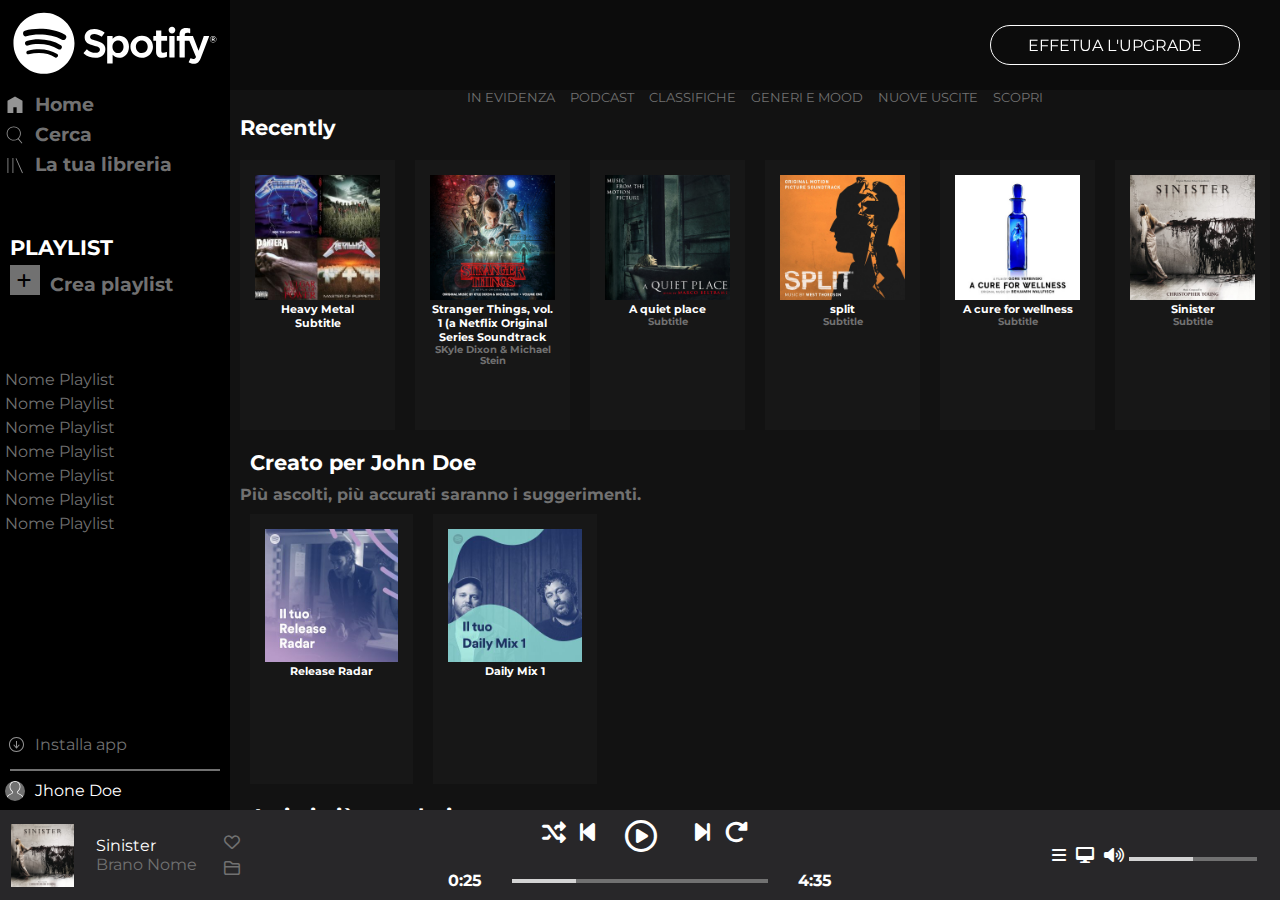
==== bonus/index.html @ 6375bcde "index_bonus" ====
<!DOCTYPE html>
<html lang="en">
<head>
    <meta charset="UTF-8">
    <meta http-equiv="X-UA-Compatible" content="IE=edge">
    <meta name="viewport" content="width=device-width, initial-scale=1.0">
    <link rel="stylesheet" href="https://cdnjs.cloudflare.com/ajax/libs/font-awesome/6.0.0/css/all.min.css">
    <link rel="preconnect" href="https://fonts.googleapis.com">
    <link rel="preconnect" href="https://fonts.gstatic.com" crossorigin>
    <link href="https://fonts.googleapis.com/css2?family=Montserrat:ital,wght@0,100;0,200;0,300;0,400;0,500;0,600;0,700;0,800;0,900;1,100;1,200;1,300;1,400;1,500;1,600;1,700;1,800;1,900&display=swap" rel="stylesheet">
    <link rel="stylesheet" href="../bonus/style/style.css">
    <link rel="stylesheet" href="../bonus/style/media.css">
    <link rel="stylesheet" href="../bonus/style/animation.css">
    <title>html-css-spotifyweb</title>
</head>
<body class="flex">
    <!-- aside  -->
    <aside class="aside-container ">
        <div><img src="img/logo.svg" alt="logo"></div>
        <!-- 1 section  -->
        <section class="section1">
            <div class="flex">
                <div>
                    <div class="icon ">
                        <a href="#"><svg viewBox="0 0 512 512" xmlns="http://www.w3.org/2000/svg"><path d="M448 463.746h-149.333v-149.333h-85.334v149.333h-149.333v-315.428l192-111.746 192 110.984v316.19z" fill="#ffffff"/></svg></a> 
                    </div>
                    <div class="icon ">
                        <a href="#"><svg viewBox="0 0 512 512" xmlns="http://www.w3.org/2000/svg"><path d="M349.714 347.937l93.714 109.969-16.254 13.969-93.969-109.969q-48.508 36.825-109.207 36.825-36.826 0-70.476-14.349t-57.905-38.603-38.603-57.905-14.349-70.476 14.349-70.476 38.603-57.905 57.905-38.603 70.476-14.349 70.476 14.349 57.905 38.603 38.603 57.905 14.349 70.476q0 37.841-14.73 71.619t-40.889 58.921zM224 377.397q43.428 0 80.254-21.461t58.286-58.286 21.461-80.254-21.461-80.254-58.286-58.285-80.254-21.46-80.254 21.46-58.285 58.285-21.46 80.254 21.46 80.254 58.285 58.286 80.254 21.461z" fill="#ffffff" fill-rule="evenodd"/></svg></a>  
                    </div>
                    <div class="icon ">
                        <a href="#"><svg viewBox="0 0 512 512" xmlns="http://www.w3.org/2000/svg"><path d="M291.301 81.778l166.349 373.587-19.301 8.635-166.349-373.587zM64 463.746v-384h21.334v384h-21.334zM192 463.746v-384h21.334v384h-21.334z" fill="#ffffff"/></svg></a> 
                    </div>
                </div>
                <div >
                    <div class="icon-text ">
                            <h3><a href="">Home</a> </h3>
                    </div>
                    <div class="icon-text ">
                        <h3><a href="">Cerca</a> </h3>
                    </div>
                    <div class="icon-text ">
                        <h3><a href=""> La tua libreria</a></h3>
                    </div>
                </div>
            </div>
        </section>
        <!-- 2 section -->
        <section class="section2">
            <h2>PLAYLIST</h2>
            <div class="flex">
                <span class="plus">
                    <a href="#"><i class="fa-solid color-black fa-plus"></i></a></i>
                </span>
                <h3 ><a class="align color-grey" href="#">Crea playlist</a> </h3>
            </div> 
        </section>
        <!-- /2section  -->
        <!-- 3 section   -->
        <section class="section3">
            <ul class="playlist">
                <li>
                    <a href="#">Nome Playlist</a>
                </li>
                <li>
                <a href="#">Nome Playlist</a>
                </li>
                <li>
                <a href="#">Nome Playlist</a>
                </li>
                <li>
                <a href="#">Nome Playlist</a>
                </li>
                <li>
                <a href="#">Nome Playlist</a>
                </li>
                <li>
                <a href="#">Nome Playlist</a>
                </li>
                <li>
                <a href="#">Nome Playlist</a> 
                </li>
            </ul>
        </section>
        <!-- 4 section  -->
        <section class="section4 ">
            <div class="flex">
                <span class="icon-download ">  
                    <a href="#"><svg viewBox="0 0 20 20" xmlns="http://www.w3.org/2000/svg"><title>Download icon</title><path d="M12 11.657V6h-1v5.65L9.076 9.414l-.758.65 3.183 3.702 3.195-3.7-.758-.653L12 11.657zM11.5 2C7.358 2 4 5.358 4 9.5c0 4.142 3.358 7.5 7.5 7.5 4.142 0 7.5-3.358 7.5-7.5C19 5.358 15.642 2 11.5 2zm0 14C7.916 16 5 13.084 5 9.5S7.916 3 11.5 3 18 5.916 18 9.5 15.084 16 11.5 16z" fill="#ffffff" fill-rule="evenodd"/></svg></a>
                </span>
                <a class="color-grey padding" href="#">Installa app</a> 
            </div>
            <hr>
            <span class="profile-icon flex ">
                <a href="#"><svg viewBox="0 0 80 90" xmlns="http://www.w3.org/2000/svg"><title>User Icon</title><path d="M67.74 61.78l-14.5-8.334c-.735-.422-1.24-1.145-1.385-1.98-.145-.835.088-1.685.638-2.33l5.912-6.93c3.747-4.378 5.81-9.967 5.81-15.737v-2.256c0-6.668-2.792-13.108-7.658-17.67C51.622 1.92 45.17-.386 38.392.054c-12.677.82-22.607 11.772-22.607 24.934v1.483c0 5.77 2.063 11.36 5.81 15.736l5.912 6.933c.55.644.783 1.493.638 2.33-.143.834-.648 1.556-1.383 1.98l-14.494 8.33C4.7 66.077 0 74.15 0 82.844v6.76h3.333v-6.76c0-7.5 4.055-14.46 10.59-18.174l14.5-8.334c1.597-.918 2.692-2.487 3.007-4.302.315-1.815-.19-3.66-1.387-5.06l-5.913-6.936c-3.23-3.775-5.01-8.594-5.01-13.57v-1.484c0-11.41 8.562-20.9 19.488-21.608 5.85-.377 11.415 1.61 15.67 5.598 4.26 3.992 6.605 9.404 6.605 15.24v2.254c0 4.976-1.778 9.796-5.01 13.57l-5.915 6.935c-1.195 1.4-1.7 3.246-1.386 5.06.313 1.816 1.41 3.385 3.008 4.303l14.507 8.338c6.525 3.71 10.58 10.67 10.58 18.17v6.76H80v-6.76c0-8.695-4.7-16.768-12.26-21.063z" fill="#ffffff" fill-rule="evenodd"/></svg></a>
                <a class="padding" href="#">Jhone Doe</a>
            </span>
                
        </section>
    </aside>
    <!-- /aside  -->
    <!-- main section1 -->
    <main class="container ">
        <div class="nav">
            <span class="upgrade ">
                <a class="border-upgrade" href="#">EFFETUA L'UPGRADE</a>
            </span>
        </div>
        <ul class="ul-flex">
            <li>
                <a href="#"> IN EVIDENZA</a>
                <div class="border-bottom"></div>
            </li>
            <li>
                <a href="#">PODCAST</a>
                <div class="border-bottom"></div>
            </li>
            <li>
                <a href="#">CLASSIFICHE</a>
                <div class="border-bottom"></div>
            </li>
            <li>
                <a href="#">GENERI E MOOD</a>
                <div class="border-bottom"></div>
            </li>
            <li>
                <a href="#">NUOVE USCITE</a>
                <div class="border-bottom"></div>
            </li>
            <li>
                <a href="#">SCOPRI</a>
                <div class="border-bottom"></div>
            </li>
            
        </ul>
        <div>
            <h2>Recently </h2>
            <div class="media flex">
                <div class="img-music">
                    <a href="#"><div class="box">
                        <img src="img/metal_lifting.jpg" alt="">
                        <div class="block"><i class="fa-solid fa-play"></i></div>    
                    </div></a>
                    <a href="#"><h3>Heavy Metal</h3>
                    <h3>Subtitle</h3>
                    </a>
                </div>
                <div class="img-music">
                    <a href="#"><div class="box">
                        <img src="img/stranger.jpeg" alt="">
                        <div class="block"><i class="fa-solid fa-play"></i></div>    
                    </div></a>
                    <a href="#"><h3>Stranger Things, vol. 1 (a Netflix Original Series Soundtrack</h3>
                    <h4>SKyle Dixon & Michael Stein</h4>
                    </a>
                </div>
                <div class="img-music">
                    <a href="#"><div class="box">
                        <img src="img/aquietplace.jpeg" alt="">
                        <div class="block"><i class="fa-solid fa-play"></i></div>    
                    </div>
                    <h3>A quiet place</h3>
                    <h4>Subtitle</h4>
                    </a>
                </div>
                <div class="img-music">
                    <a href="#"><div class="box">
                        <img src="img/split.jpeg" alt="">
                        <div class="block"><i class="fa-solid fa-play"></i></div>   
                    </div>
                    <h3>split</h3>
                    <h4>Subtitle</h4>
                    </a>
                </div>
                <div class="img-music">
                    <a href="#"><div class="box">
                        <img src="img/cure.jpeg" alt="">
                        <div class="block"><i class="fa-solid fa-play"></i></div>    
                    </div>
                    <h3>A cure for wellness</h3>
                    <h4>Subtitle</h4>
                    </a>
                </div>
                <div class="img-music">
                    <a href="#"><div class="box">
                        <img src="img/sinister.jpeg" alt="">
                        <div class="block"><i class="fa-solid fa-play"></i></div>
                    </div>
                    <h3>Sinister</h3>
                    <h4>Subtitle</h4>
                    </a>
                </div>
            </div>
            <!-- main section 2  -->
            <div class="padding">
                <h2>Creato per John Doe</h2>
                <h4>Più ascolti, più accurati saranno i suggerimenti.</h4>
                <div class="flex">
                    <div class="img-music">
                        <a href="#"><img src="img/radar.jpeg" alt="">
                        <h3>Release Radar</h3>
                        </a>
                    </div>
                    <div class="img-music">
                        <a href="#"><img src="img/mixdaily.jpeg" alt="">
                        <h3>Daily Mix 1</h3>
                        </a>
                    </div>
                </div>
            </div>
            <!-- main section 3 -->
            <div class="padding bottom-margin">
                <h2>Artisti più popolari</h2>
                <h4>Più ascolti, più accurati saranno i suggerimenti.</h4>
                <div class="flex ">
                    <div class="img-music">
                        <a href="#"><img src="img/youg.jpeg" alt="">
                        <h3>Youg</h3>
                        </a>
                    </div>
                    <div class="img-music">
                        <a href="#"><img src="img/einaudi.jpeg" alt="">
                        <h3>einaudi</h3>
                        </a>
                    </div>
                </div>
            </div>
        </div>
    
    </main>
    
    <!-- footer  -->
    <footer class="flex">
        <!-- left footer  -->
        <div class="square-left  ">
            <img src="img/sinister.jpeg" alt="">  
            
            <div class="play-song flex-column">
                <a href="#">Sinister</a>
                <a href="#">Brano Nome</a>
            </div>
            <div class="flex-column">
                <a href="#"><i class="fa-regular fa-heart"></i></a> 
                <a href="#"><i class="fa-regular fa-folder"></i></a> 
            </div>
        </div>
            <!-- center footer  -->
        <div class="center clearfix">
            <div class="change-song">
                <div class="i-left float-left">
                    <i class="fa-solid fa-shuffle"></i>
                    <i class="fa-solid fa-backward-step"></i>
                </div>
                
                <div class="i-center float-left ">
                    <a href="#"><i class="fa-regular fa-circle-play"></i></a>
                </div>
                <div class="i-right float-left">
                    <i class="fa-solid fa-forward-step"></i>
                    <i class="fa-solid fa-rotate-right"></i>
                </div>
            </div>
            <div class="flex">
                <h4 class=" time-song ">0:25</h4>
                
                <div class="grey-bar">
                    <div class="grey-light"></div>
                    <div class="green-ghost">
                    </div>
                    <div class="white-ball"></div>
                </div>
                <h4 class=" time-song ">4:35</h4>
            </div>
        </div>  
        <div class="square-right">
            <i class="fa-solid fa-bars"></i>
            <i class="fa-solid fa-desktop"></i>
            <i class="fa-solid fa-volume-high"></i>
            <div class="grey-bar2">
                <div class="grey-light2"></div>
                <div class="green-ghost2"></div>
                <div class="white-ball2"></div>
                
            </div>
        </div>

        
    </footer>
</body>
</html>
---- bonus/style/style.css ----
/* general  */
*{
    font-family: 'Montserrat', sans-serif;
    margin: 0;
    padding: 0;
    box-sizing: border-box;
}
body{
    background-color: #121212;
    color: white;
}
a{
    color: white;
    text-decoration: none;
}
.flex{
    display: flex;
    flex-flow: row nowrap;
    justify-content: flex-start;
    align-items: flex-start;
}
.flex-column{
    display: flex;
    flex-flow: column nowrap;
    justify-content: flex-start;
}
h2{
    padding: 10px ;
    font-size: 1.3rem;
}

h4{
    color: #717171;
}
.padding{
    padding-left: 10px;
}
.color-white{
    color: white;
}
.color-grey{
    color: #717171;
}
a:hover{
    color: white;
}
.color-black{
    color: #000000;
}
.float-left{
    float: left;
}
/* /general  */
/* aside  */
aside{
    width: 230px;
    height: 100%;
    background-color: #000000;
    position: fixed;
    
}

aside div img{
    padding: 12px;
}
/* 1 section  */
.section1{
    width: 100%;
    height: 15%;
    overflow: hidden;
}
div.icon-text:hover{
    border-left:3px solid #1CD760;
    margin-left: 20px;
}
.icon{
    width: 30px;
    height: 30px;
    padding: 5px;
    filter: invert(42%);

}

div.icon-text h3 a:hover{
    color: white;
}
.icon-text h3 a{
    width: auto;
    height: 30px;
    line-height: 30px;
    padding: 5px;
    color: #717171;
}

/* /1section  */
/* 2section */
.section2{
    height: 15%;
    padding: 5px;
    overflow: hidden;
}
section.section2 h2{
    padding: 5px;
}
.plus{
   width: 30px;
   height: 30px;
   padding: 7px;
   margin-left: 5px;
   background-color: #717171;
   margin-right: 10px;
   color: black;
}
.plus:hover{
    background-color: white;
}
.align{
    width: 100%;
    line-height: 40px;
    display: inline-block;
    color: #717171;
}
/* /2 scetion  */
/* 3 section  */
.section3{
    width: 230px;
    height: 35%;
    overflow-y: auto;
    padding: 5px;
}

ul.playlist li a:hover{
    color: white;
}
.playlist{
    width: auto;
    height: 180px;
    max-width: 40vw;
    overflow-y: auto;
}
ul.playlist li {
    margin-top: 5px;
}
ul.playlist li a{
    color: #717171;
}

/* 4 section  */
.section4{
    padding: 5px;
    width: 100%;
    height: calc(35% - 180px);
    display: flex;
    flex-flow: column;
    justify-content: flex-end;
    overflow: hidden;
}
.icon-download svg{
    width: 20px;
    height: 20px;
    filter: invert(42%);
}
.profile-icon svg{
    width: 20px;
    height: 20px;
    background-color:#717171 ;
    border-radius: 50%;
    overflow-y: hidden;
}

.installa div a:hover{
    color: white;
}
hr{
    width: 210px;
    border:1px solid#717171 ;
    margin: 10px auto;
    
}

/* /aside  */
/* main section 1  */


ul{
    list-style: none;
}
.ul-flex{
    display: flex;
    justify-content: center;
    flex-flow: row wrap;
    gap: 15px;
    font-size: 0.8rem;
    margin-top: 90px;
    
}
.ul-flex li a{
    color: #717171;
}
.ul-flex li a:hover{
    color: white;
}
.ul-flex li:hover div.border-bottom{
    display: block;

}
.border-bottom{
    border:1px solid #1CD760;
    width: 45px;
    margin: auto;
    display: none;
}
/* container  */
.nav{
    width: calc(100% - 230px);
    height: 90px;
    background-color:rgba(0,0,0,0.3);
    position: fixed;
    z-index: 100;

}
.upgrade{
    height: 90px;
    width: 100%;
    display: flex;
    flex-flow: row wrap;
    justify-content: end;
    align-items: center;
    margin-right: 40px;
}
.border-upgrade{
    width: 250px;
    height: 40px;
    border:1px solid white;
    text-align: center;
    border-radius: 50px;
    padding: 10px;
    margin-right: 40px;
    
}

.container{
    position: absolute;
    left: 230px;
    top: 0;
    bottom: 0;
    overflow: auto;
}
.img-music {
    text-align: center;
    width: calc((100% / 6) - 10px);
    padding: 15px;
    margin: 10px;
    font-size: 0.6rem;
    background-color: #171717;
    height: 30vh;
    overflow: auto;
}

.img-music img{
    width: 100%;
    object-fit: contain;
   
}
.box{
width: 100%;
position: relative;
}
/* main hover  */
.block{
    position: absolute;
    right: 15px;
    bottom: 15px;
    width: 50px;
    height: 50px;
    background-color: #1CD760;
    font-size: 1.5rem;
    border-radius: 50%;
    text-align: center;
    line-height: 50px;
    display: none;
    color: black;
}
.img-music:hover{
    background-color: #232323;
}
.border-upgrade:hover{
    transform: scale(1.05);
}
.img-music:hover .block{
    display: block;
    animation-name: example;
    animation-duration: 0.5s;
    animation-timing-function: ease-in-out;
}
/* main section 2 */
.bottom-margin{
   height: 50vh;
}


/* footer */
footer{
    height: 90px;
    width: 100%;
    background-color: #282729;
    z-index: 1000;
    position: fixed;
    bottom: 0;
    left: 0;
}
/* left  */
.square-left{
    width:20%;
    height: 100%;
    display: flex;
    flex-flow: row nowrap;
    justify-content: space-around;
    align-items: center;  
}
.play-song :first-child {
    font-size: 1rem;
    color: white;
}
.play-song :last-child {
    font-size: 1rem;
    color: #717171;
}

div.square-left img{
    height: 70%;
    object-fit: contain;  
}
.play-song :last-child:hover{
    color: white;
    text-decoration: underline;
}
div.square-left div.flex-column i{
    color: #717171;
    padding: 5px;
}
div.square-left div.flex-column i:hover{
    color: white;
}


/* center  */
.center{
    width: 60%;
    height: 100%;
    display: flex;
    flex-flow: column nowrap;
    justify-content: space-around;
    align-items: center;  
}
.change-song{
    
}
.i-left i {
    padding-left: 10px;
    font-size: 1.5rem;
}
.i-right i{
    padding-left: 10px;
    font-size: 1.5rem;
}
.i-center a i{
    margin: 0 30px;
    font-size: 2rem;
    width: 30px;
    text-align: center;
    
}
.i-center a i:hover{
    transform: scale(1.5);
    
}

.time-song{
    height: 20px;
    margin:0 30px;
    color: white;
}
.grey-bar{
    width: 20vw;
    margin-top: 8px;
    position: relative;
    border:2px solid #717171;
}
.grey-light{
    position: absolute;
    width: 5vw;
    top: -2px;
    left: -2px;
    border:2px solid lightgray;
}
.green-ghost{
    width: 5vw;
    display: none;
    position: absolute;
    top: -2px;
    left: -2px;
    border:2px solid greenyellow;
    
}
.white-ball{
    width: 15px;
    height: 15px;
    margin-left: 5vw;
    background-color: white;
    display: none;
    border-radius: 50%;
}
.grey-bar:hover div.green-ghost{
    display: block;
}
.grey-bar:hover .white-ball{
    display: block;
    position: absolute;
    top: -7px;
    left: -7px;
}
 
/* right footer  */
.square-right{
    width:20%;
    height: 100%;
    display: flex;
    flex-flow: row nowrap;
    justify-content: center;
    align-items: center;
}
.grey-bar2{
    width: 10vw;
    margin-top: 8px;
    position: relative;
    border:2px solid #717171;
}
.grey-light2{
    width: 5vw;
    border:2px solid lightgrey;
    position: absolute;
    top: -2px;
    left: -2px;
}
.green-ghost2{
    width: 5vw;
    display: none;
    position: absolute;
    top: -2px;
    left: -2px;
    border:2px solid greenyellow;
    
}

.white-ball2{
    width: 15px;
    height: 15px;
    margin-left: 5vw;
    background-color: white;
    display: none;
    border-radius: 50%;
}
.grey-bar2:hover div.green-ghost2{
    display: block;
}
.grey-bar2:hover .white-ball2{
    display: block;
    position: absolute;
    top: -7px;
    left: -7px;
}
div.square-right i{
    padding: 5px;
}
---- bonus/style/media.css ----
/* media 992px */
@media screen and (max-width:992px)
{ 
    .ul-flex{
        display: flex;
        justify-content: center;
        flex-flow: row wrap;
        gap: 10px;
        font-size: 1.2rem;
    }
    .ul-flex li a {
        color: white;
    }
    
    .img-music {
        text-align: center;
        width: calc(100% / 4);
        padding: 30px;
        font-size: 0.6rem;
    }
    .media{
        flex-flow: row wrap;
        
    }
   .square-left :last-child {
        display: flex;
        flex-flow: row nowrap;
        justify-content: flex-start;
        align-items: flex-start;
        
    }
    div.square-left div.flex-column a i{
        color: white;
    }
    .play-song :last-child {
        font-size: 0.8rem;
    }
    .square-left{
        margin-left: 12px;
    }
}
/* media 768 */
@media screen and (max-width:768px)
{ 
    .ul-flex{
        display: flex;
        justify-content: center;
        flex-flow: row wrap;
        gap: 10px;
        font-size: 1.2rem;
    }
    .ul-flex li a {
        color: #717171;
    }
    .box:hover i{
        font-size: 2.5rem;
    }
    .img-music {
        text-align: center;
        width: calc(100% / 2);
        padding: 30px;
        font-size: 0.6rem;
    }
   .square-left :last-child {
        display: flex;
        flex-flow: column nowrap;
        justify-content: flex-start;
        align-items: flex-start;
        
    }
    div.square-left div.flex-column a i{
        color: #717171;
    }
    .play-song :last-child {
        font-size: 0.9rem;
    }
    .square-left{
        margin-left: 12px;
    }
    .square-right{
        margin-left: -20px;
    }
    .media{
        flex-flow: row wrap;
        
    }
/* media 768 */
/* media 576 */
@media screen and (max-width:576px)
{ 
    body{
        min-width: 475px;
    }
    .ul-flex{
        display: flex;
        justify-content: center;
        flex-flow: row wrap;
        gap: 10px;
        font-size: 0.9rem;
    }
    .ul-flex li a {
        color: white;
    }
    
    .img-music {
        text-align: center;
        width: calc(100% / 2);
        padding: 30px;
        font-size: 0.6rem;
    }

   .square-left :last-child {
        display: flex;
        flex-flow: column nowrap;
        justify-content: flex-start;
        align-items: flex-start;
        
    }
    div.square-left div.flex-column a i{
        color: #717171;
    }
    .play-song :last-child {
        font-size: 0.5rem;
    }
    aside{
        width: 40px;
        height: 100%;
        background-color: #000000;
        overflow-y: hidden;
        position: fixed;
        
    }
    .section2, .icon-text{
        display: none;
       
    }
    aside div img{
        width: 125px;
        object-fit: cover;
        margin-left: -5px;
    }
    .icon{
        width: 45px;
        height: 45px;
    }
    .container{
        left: 40px;
    }
    .nav{
        width: calc(100% - 40px);
    }
    .icon-download a svg {
        width: 35px;
        height: 35px;
        margin-left: -5px;
        
    }
    .profile-icon a svg{
        width: 30px;
        height: 30px;
        
    }
    .installa{
        width: 100%;
        height: 60%;
    }
    .section3 ul li a{
        display: none;
    }
    .section4{
        width: 100%;
        height: calc(35% - 40px);
    }
    .section4 div a.color-grey{
        display: none;
    }
    .section4 hr{
        display: none;
    }
    .section4 span a.padding{
        display: none;
    }
    .box:hover i{
        font-size: 2.5rem;
    }
    div.square-right i{
        padding: 2px;
        
    }
    div.square-right{
        margin-left: -10px;
    }
    div.square-left img{
        width: 40%;
        object-fit: contain;  
    }
    .square-right{
        margin-left: -25px;
    }
    .media{
        flex-flow: row wrap;
      

}
---- bonus/style/animation.css ----
@keyframes example {
  0%   {background-color:#1cd76145; bottom: 5px; right: 15px;}
  25%  {background-color: #1cd7616b; bottom: 8px; right: 15px;}
  50%  {background-color: #1cd7619a; bottom: 10px; right:15px;}
  75%  {background-color: #1cd761c4; bottom: 12px; right:15px;}
  100% {background-color: #1CD760; bottom:15px; right:15px;}
}
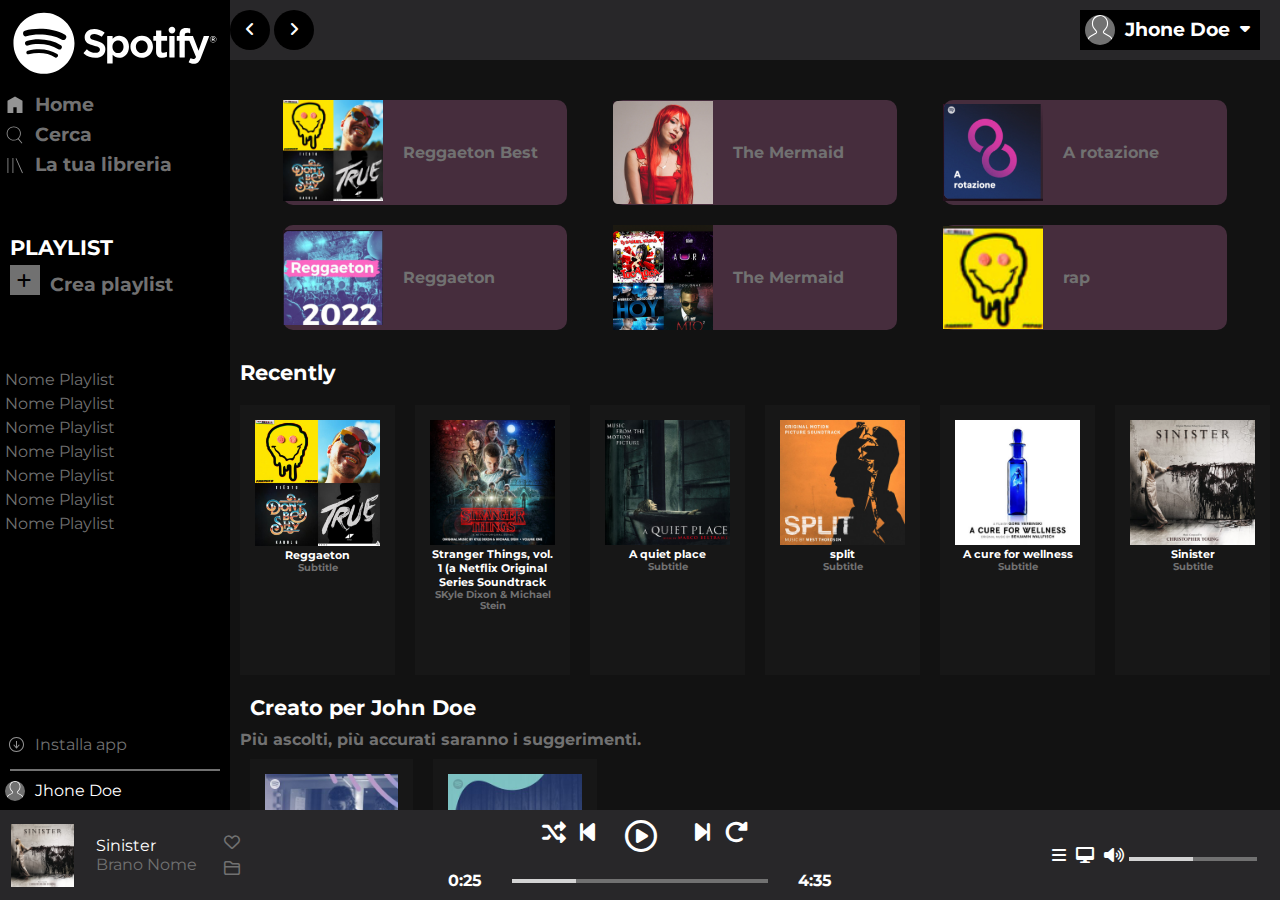
==== commit c7c6cd2d: "index_bonus_cambiamenti" ====
--- a/bonus/index.html
+++ b/bonus/index.html
@@ -99,49 +99,89 @@
     </aside>
     <!-- /aside  -->
     <!-- main section1 -->
-    <main class="container ">
-        <div class="nav">
-            <span class="upgrade ">
-                <a class="border-upgrade" href="#">EFFETUA L'UPGRADE</a>
-            </span>
-        </div>
-        <ul class="ul-flex">
-            <li>
-                <a href="#"> IN EVIDENZA</a>
-                <div class="border-bottom"></div>
-            </li>
-            <li>
-                <a href="#">PODCAST</a>
-                <div class="border-bottom"></div>
-            </li>
-            <li>
-                <a href="#">CLASSIFICHE</a>
-                <div class="border-bottom"></div>
-            </li>
-            <li>
-                <a href="#">GENERI E MOOD</a>
-                <div class="border-bottom"></div>
-            </li>
-            <li>
-                <a href="#">NUOVE USCITE</a>
-                <div class="border-bottom"></div>
-            </li>
-            <li>
-                <a href="#">SCOPRI</a>
-                <div class="border-bottom"></div>
-            </li>
+    <main >
+        <header class="clearfix">
+            <a href="#">
+                <div class="muovi">
+                    <i class="fa-solid fa-angle-left"></i>
+                </div>
+            </a>
             
-        </ul>
-        <div>
+            <a href="#">
+                <divi class="muovi">
+                    <i class="fa-solid fa-angle-right"></i>
+                 </div>
+            </a>
+            <div class="profile-end flex">
+                <div>
+                    <img src="../bonus/img/profile.svg" alt="">
+                    <h3>Jhone Doe</h3>
+                    <i class="fa-solid fa-caret-down"></i>
+                </div>
+                
+                
+            </div>
+        </header>
+        
+        <div class="container ">
+            <!-- section buonasera  -->
+            <section class="buonasera ">
+                <div class="buonasera-sx">
+                    <a href="../bonus/index_page.html"><img src="../bonus/img/Schermata 2022-03-10 alle 12.36.45.png" alt=""></a>
+                    <h4>Reggaeton Best</h4>
+                    <div class="block-buonasera">
+                        <a href="../bonus/index_page.html"><i class="fa-solid fa-play"></i></a>
+                    </div>
+                </div>
+                <div class="buonasera-centro">
+                    <img src="../bonus/img_song/Schermata 2022-03-10 alle 18.17.05.png" alt="">
+                    <h4>The Mermaid</h4>
+                    <div class="block-buonasera">
+                        <i class="fa-solid fa-play"></i>
+                    </div>
+                </div>
+                <div class="buonasera-dx">
+                    <img src="../bonus/img_song/Schermata 2022-03-10 alle 18.16.51.png" alt="">
+                    <h4>A rotazione</h4>
+                    <div class="block-buonasera">
+                        <i class="fa-solid fa-play"></i>
+                    </div>
+                </div>
+            </section>
+            <!-- section buonasera 2  -->
+            <section class="buonasera ">
+                <div class="buonasera-sx">
+                    <img src="../bonus/img_song/Schermata 2022-03-10 alle 18.17.28.png" alt="">
+                    <h4>Reggaeton</h4>
+                    <div class="block-buonasera">
+                        <i class="fa-solid fa-play"></i>
+                    </div>
+                </div>
+                <div class="buonasera-centro">
+                    <img src="../bonus/img_song/Schermata 2022-03-10 alle 18.17.37.png" alt="">
+                    <h4>The Mermaid</h4>
+                    <div class="block-buonasera">
+                        <i class="fa-solid fa-play"></i>
+                    </div>
+                </div>
+                <div class="buonasera-dx">
+                    <img src="../bonus/img_song/Schermata 2022-03-10 alle 13.58.55.png" alt="">
+                    <h4>rap</h4>
+                    <div class="block-buonasera">
+                        <i class="fa-solid fa-play"></i>
+                    </div>
+                </div>
+            </section>
+            <!-- recently  -->
             <h2>Recently </h2>
             <div class="media flex">
                 <div class="img-music">
-                    <a href="#"><div class="box">
-                        <img src="img/metal_lifting.jpg" alt="">
+                    <a href="index_page.html"><div class="box">
+                        <img src="img/Schermata 2022-03-10 alle 12.36.45.png" alt="">
                         <div class="block"><i class="fa-solid fa-play"></i></div>    
                     </div></a>
-                    <a href="#"><h3>Heavy Metal</h3>
-                    <h3>Subtitle</h3>
+                    <a href="#"><h3>Reggaeton</h3>
+                    <h4>Subtitle</h4>
                     </a>
                 </div>
                 <div class="img-music">
--- a/bonus/style/style.css
+++ b/bonus/style/style.css
@@ -180,29 +180,57 @@
 
 /* /aside  */
 /* main section 1  */
-
-
-ul{
-    list-style: none;
-}
-.ul-flex{
-    display: flex;
-    justify-content: center;
-    flex-flow: row wrap;
-    gap: 15px;
-    font-size: 0.8rem;
-    margin-top: 90px;
-    
-}
-.ul-flex li a{
-    color: #717171;
-}
-.ul-flex li a:hover{
-    color: white;
-}
-.ul-flex li:hover div.border-bottom{
-    display: block;
-
+header{
+    width: calc(100% - 230px);
+    height: 60px;
+    position: fixed;
+    top: 0;
+    right: 0;
+    z-index: 1000;
+    background-color: #282729;
+}
+.muovi{
+    width: 40px;
+    height: 40px;
+    background-color: black;
+    display: inline-block;
+    border-radius: 50%;
+    text-align: center;
+    margin-top: 10px;
+    line-height: 40px;
+}
+.profile-end{
+    float: right;
+    width: auto;
+    background-color: black;
+    line-height: 40px;
+    margin-top: 10px;
+    display: inline-block;
+    margin-right: 20px;
+    
+
+}
+.profile-end img{
+    width: 30px;
+    height: 30px;
+    background-color:#717171 ;
+    border-radius: 50%;
+    overflow-y: hidden;
+    line-height: 40px;
+    margin: 5px;
+}
+.profile-end h3{ 
+    float: left;
+    margin-left: 5px;
+}
+.profile-end i{
+    float: left;
+    margin: 10px;
+    
+}
+.profile-end img{
+    float: left;
+    margin-left: 5px;
 }
 .border-bottom{
     border:1px solid #1CD760;
@@ -211,6 +239,89 @@
     display: none;
 }
 /* container  */
+.container{
+    margin-top: 80px;
+}
+.buonasera{
+    width: 90%;
+    margin: 20px auto;
+    display: flex;
+    flex-flow: row wrap;
+    justify-content: space-between;
+   
+}
+.buonasera-sx{
+    width: calc((100% / 3) - 30px);
+    background-color: #462D3D;
+    border-radius: 10px;
+    display: flex;
+    flex-flow: row;
+    justify-content: flex-start;
+    align-items: center;
+    position: relative;
+}
+.buonasera-centro{
+    width: calc((100% / 3) - 30px);
+    background-color: #462D3D;
+    border-radius: 10px;
+    display: flex;
+    flex-flow: row;
+    justify-content: flex-start;
+    align-items: center;
+    position: relative;
+}
+.buonasera-dx{
+    width: calc((100% / 3) - 30px);
+    background-color: #462D3D;
+    border-radius: 10px;
+    display: flex;
+    flex-flow: row;
+    justify-content: flex-start;
+    align-items: center;
+    position: relative;
+}
+.buonasera img{
+    width: 100px;
+    height: 100%;
+    object-fit: contain;
+    margin-right: 20px;
+}
+.block-buonasera{
+    position: absolute;
+    right: 15px;
+    bottom: 15px;
+    width: 50px;
+    height: 50px;
+    background-color: #1CD760;
+    font-size: 1.5rem;
+    border-radius: 50%;
+    text-align: center;
+    line-height: 50px;
+    color: black;
+    display: none;
+}
+.buonasera-sx:hover .block-buonasera{
+    display: block;
+    animation-name: example;
+    animation-duration: 0.5s;
+    animation-timing-function: ease-in-out;
+}
+.buonasera-sx:hover, .buonasera-dx:hover:hover, .buonasera-centro:hover{
+background-color:#594452 ;
+}
+.buonasera-centro:hover .block-buonasera{
+    display: block;
+    animation-name: example;
+    animation-duration: 0.5s;
+    animation-timing-function: ease-in-out;
+}
+.buonasera-dx:hover .block-buonasera{
+    display: block;
+    animation-name: example;
+    animation-duration: 0.5s;
+    animation-timing-function: ease-in-out;
+}
+
 .nav{
     width: calc(100% - 230px);
     height: 90px;
--- a/bonus/style/animation.css
+++ b/bonus/style/animation.css
@@ -4,4 +4,12 @@
   50%  {background-color: #1cd7619a; bottom: 10px; right:15px;}
   75%  {background-color: #1cd761c4; bottom: 12px; right:15px;}
   100% {background-color: #1CD760; bottom:15px; right:15px;}
+}
+
+@keyframes play-color {
+  0%   {background-color:#1cd76145; bottom: 15px; right:10px;}
+  25%  {background-color: #1cd7616b; bottom: 15px; right:14px;}
+  50%  {background-color: #1cd7619a; bottom: 15px; right:18px;}
+  75%  {background-color: #1cd761c4; bottom: 15px; right:25px;}
+  100% {background-color: #1CD760; bottom:15px; right:30px;}
 }